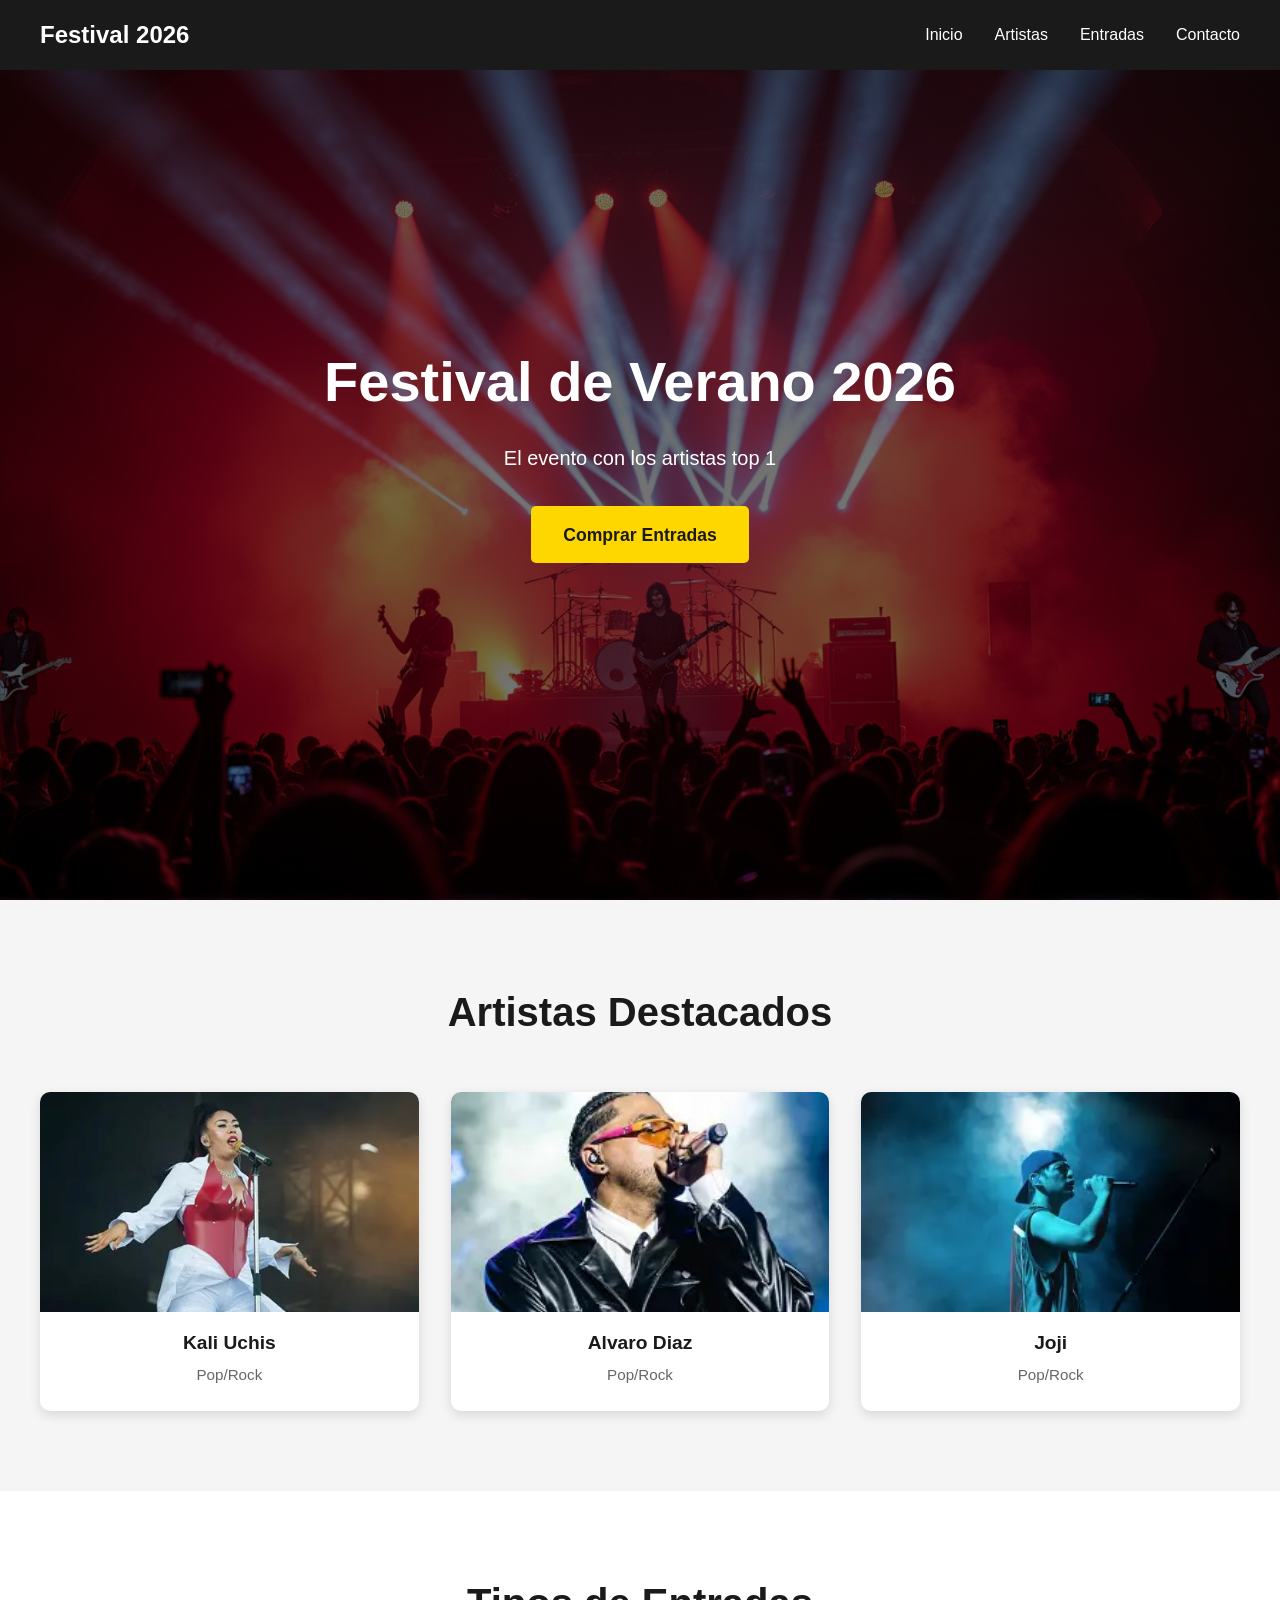
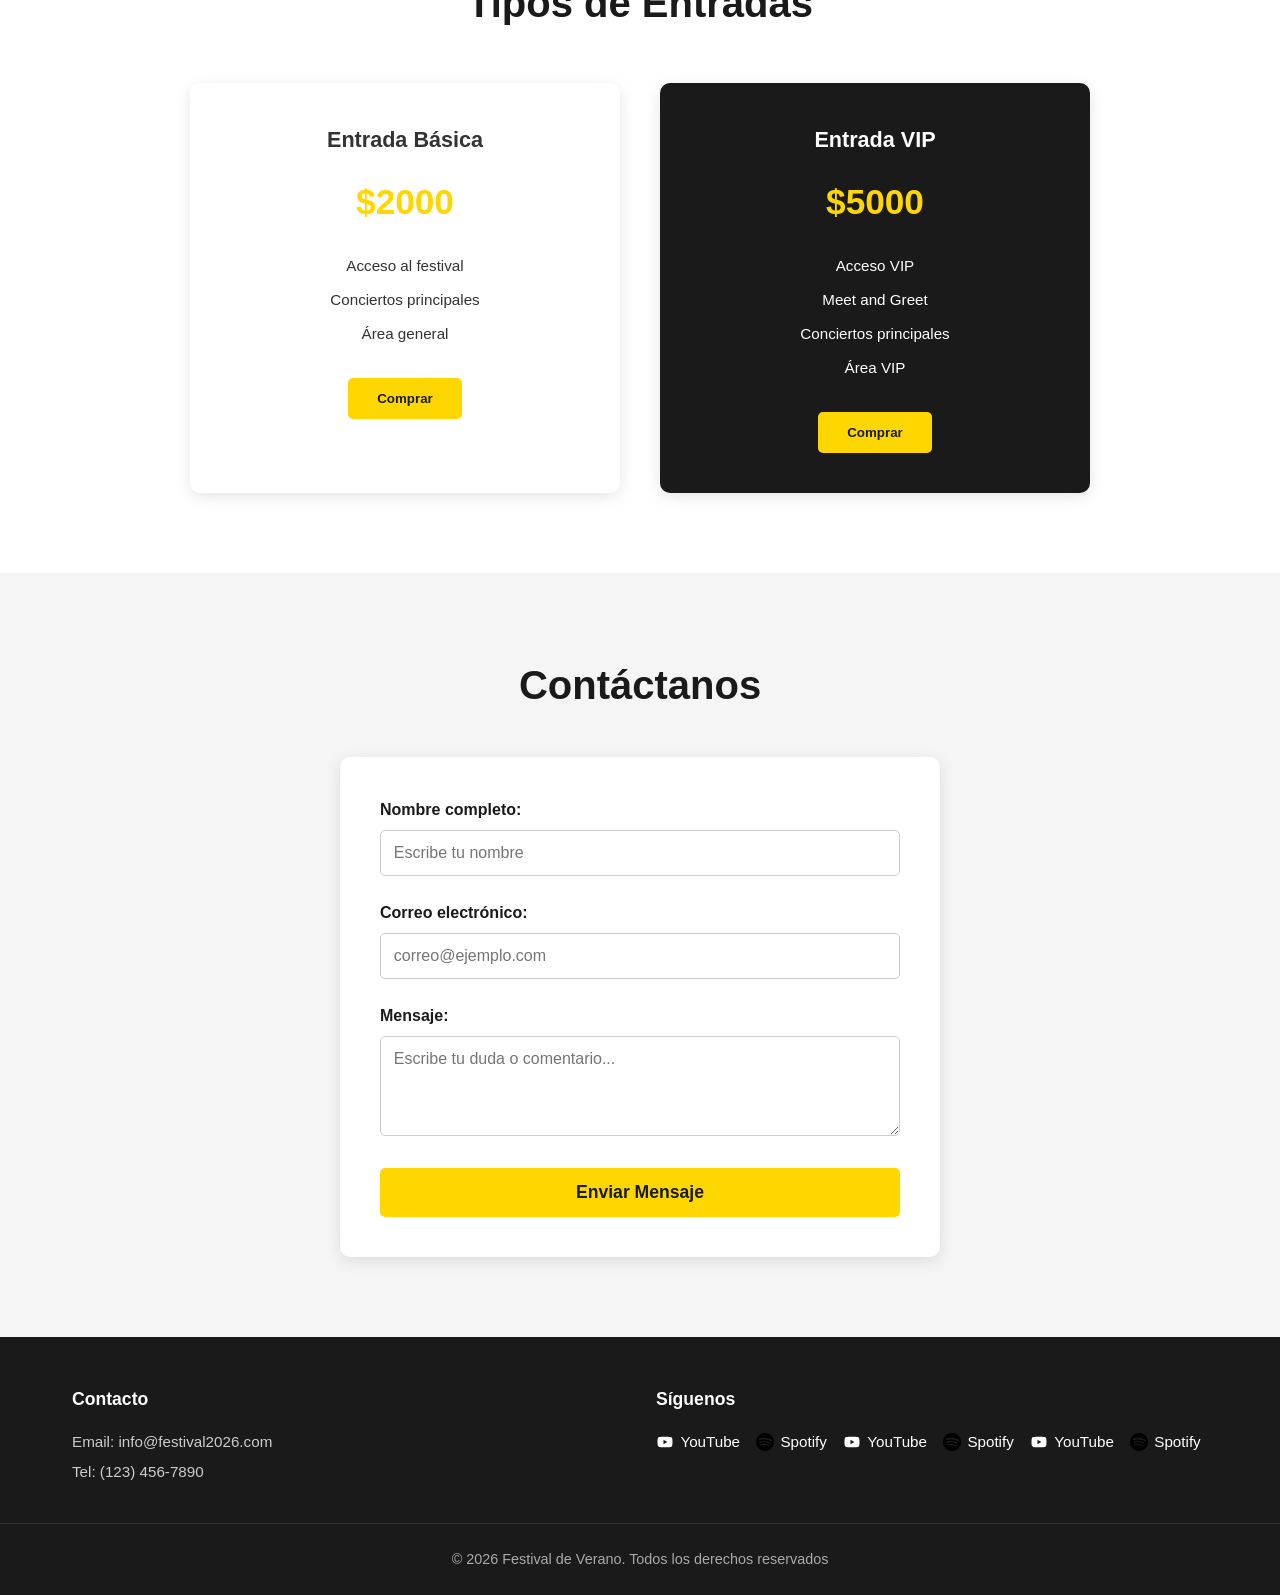
==== index.html @ 536e647b "Add files via upload" ====
<!DOCTYPE html>
<html lang="es">
<head>
    <meta charset="UTF-8">
    <meta name="viewport" content="width=device-width, initial-scale=1.0">
    <title>Proyecto_9_Ambrosio_Danna</title>
    <link rel="stylesheet" href="styles.css">
    <link rel="shortcut icon" href="./img/sonreir.png" type="image/x-icon">
</head>
<body>
    <header>
        <nav>
            <div class="logo">Festival 2026</div>
            <ul>
                <li><a href="#hero">Inicio</a></li>
                <li><a href="#artistas">Artistas</a></li>
                <li><a href="#entradas">Entradas</a></li>
                <li><a href="#formulario-contacto">Contacto</a></li>
            </ul>
        </nav>
    </header>

    <main>
        <section id="hero">
            <h1>Festival de Verano 2026</h1>
            <p>El evento con los artistas top 1</p>
            <a href="#entradas" class="cta-button">Comprar Entradas</a>
        </section>

        <section id="artistas">
            <h2>Artistas Destacados</h2>
            <div class="artistas-grid">
                <div class="artista-card">
                    <img src="img/kaliii.webp" alt="Kali Uchis">
                    <h3>Kali Uchis</h3>
                    <p>Pop/Rock</p>
                </div>
                <div class="artista-card">
                    <img src="img/artista2.webp" alt="Alvaro Diaz">
                    <h3>Alvaro Diaz</h3>
                    <p>Pop/Rock</p>
                </div>
                <div class="artista-card">
                    <img src="img/artista3.webp" alt="Joji">
                    <h3>Joji</h3>
                    <p>Pop/Rock</p>
                </div>
            </div>
        </section>

        <section id="entradas">
            <h2>Tipos de Entradas</h2>
            <div class="entrada-grid">
                <div class="entrada-card">
                    <h3>Entrada Básica</h3>
                    <p class="precio">$2000</p>
                    <ul>
                        <li>Acceso al festival</li>
                        <li>Conciertos principales</li>
                        <li>Área general</li>
                    </ul>
                    <button type="button">Comprar</button>
                </div>
                <div class="entrada-card destacada">
                    <h3>Entrada VIP</h3>
                    <p class="precio">$5000</p>
                    <ul>
                        <li>Acceso VIP</li>
                        <li>Meet and Greet</li>
                        <li>Conciertos principales</li>
                        <li>Área VIP</li>
                    </ul>
                    <button type="button">Comprar</button>
                </div>
            </div>
        </section>

        <section id="formulario-contacto">
            <h2>Contáctanos</h2>
            <form action="https://formspree.io/f/xoedyzre" method="POST" class="contact-form">
                <div class="form-group">
                    <label for="nombre">Nombre completo:</label>
                    <input type="text" id="nombre" name="nombre" placeholder="Escribe tu nombre" required>
                </div>

                <div class="form-group">
                    <label for="email">Correo electrónico:</label>
                    <input type="email" id="email" name="email" placeholder="correo@ejemplo.com" required>
                </div>

                <div class="form-group">
                    <label for="mensaje">Mensaje:</label>
                    <textarea id="mensaje" name="mensaje" rows="4" placeholder="Escribe tu duda o comentario..." required></textarea>
                </div>

                <button type="submit" class="cta-button">Enviar Mensaje</button>
            </form>
        </section>
    </main>

    <footer id="contacto">
        <div class="footer-content">
            <div class="footer-section">
                <h4>Contacto</h4>
                <p>Email: info@festival2026.com</p>
                <p>Tel: (123) 456-7890</p>
            </div>
            <div class="footer-section">
                <h4>Síguenos</h4>
                <div class="social-links">
                    <a href="https://www.youtube.com/channel/UCQTuAezPu6MOpcIJ1Tz9dNA" target="_blank" rel="noopener noreferrer" class="footer__icons">
                        <img src="./img/youtube.svg" class="footer__img" alt="YouTube">YouTube
                    </a>
                    <a href="https://open.spotify.com/intl-es/artist/6MaM9ZaORjgTKFTaHOTk9k" target="_blank" rel="noopener noreferrer" class="footer__icons">
                        <img src="./img/spotify.png" class="footer__img" alt="Spotify">Spotify
                    </a>
                    <a href="https://www.youtube.com/user/yoAlvaroDiaz?sub_confirmation=1" target="_blank" rel="noopener noreferrer" class="footer__icons">
                        <img src="./img/youtube.svg" class="footer__img" alt="YouTube">YouTube
                    </a>
                    <a href="https://open.spotify.com/intl-es/artist/5J7rXWjtn5HzUkJ4Jet8Fr" target="_blank" rel="noopener noreferrer" class="footer__icons">
                        <img src="./img/spotify.png" class="footer__img" alt="Spotify">Spotify
                    </a>
                    <a href="https://www.youtube.com/channel/UCFl7yKfcRcFmIUbKeCA-SJQ" target="_blank" rel="noopener noreferrer" class="footer__icons">
                        <img src="./img/youtube.svg" class="footer__img" alt="YouTube">YouTube
                    </a>
                    <a href="https://open.spotify.com/intl-es/artist/3MZsBdqDrRTJihTHQrO6Dq" target="_blank" rel="noopener noreferrer" class="footer__icons">
                        <img src="./img/spotify.png" class="footer__img" alt="Spotify">Spotify
                    </a>
                </div>
            </div>
        </div>
        <div class="footer-bottom">
            <p>&copy; 2026 Festival de Verano. Todos los derechos reservados</p>
        </div>
    </footer>
</body>
</html>
---- styles.css ----
* {
    margin: 0;
    padding: 0;
    box-sizing: border-box;
}

html {
    scroll-behavior: smooth;
}

body {
    font-family: 'Segoe UI', Tahoma, Geneva, Verdana, sans-serif;
    line-height: 1.6;
    color: #333;
    background-color: #ffffff;
}

header {
    background-color: #1a1a1a;
    padding: 1rem 2rem;
    position: fixed;
    width: 100%;
    top: 0;
    z-index: 1000;
}

nav {
    display: flex;
    justify-content: space-between;
    align-items: center;
    max-width: 1200px;
    margin: 0 auto;
}

.logo {
    color: #ffffff;
    font-size: 1.5rem;
    font-weight: bold;
}

nav ul {
    display: flex;
    list-style: none;
    gap: 2rem;
}

nav a {
    color: #ffffff;
    text-decoration: none;
    font-weight: 500;
    transition: color 0.3s ease;
}

nav a:hover {
    color: #ffd700;
}

#hero {
    height: 100vh;
    background: linear-gradient(rgba(0, 0, 0, 0.55), rgba(0, 0, 0, 0.55)), url('img/portadaa.png');
    background-size: cover;
    background-position: center;
    display: flex;
    flex-direction: column;
    justify-content: center;
    align-items: center;
    text-align: center;
    color: #ffffff;
    padding: 2rem;
}

#hero h1 {
    font-size: 3.5rem;
    margin-bottom: 1rem;
}

#hero p {
    font-size: 1.25rem;
    margin-bottom: 2rem;
}

.cta-button {
    display: inline-block;
    background-color: #ffd700;
    color: #1a1a1a;
    text-decoration: none;
    font-weight: bold;
    border: none;
    padding: 0.9rem 2rem;
    font-size: 1.1rem;
    border-radius: 5px;
    cursor: pointer;
    transition: transform 0.3s ease, background-color 0.3s ease;
}

.cta-button:hover {
    transform: scale(1.05);
}

/* Sección Artistas */
#artistas {
    padding: 5rem 2rem;
    background-color: #f5f5f5;
}

#artistas h2 {
    text-align: center;
    margin-bottom: 3rem;
    font-size: 2.5rem;
    color: #1a1a1a;
}

.artistas-grid {
    display: grid;
    grid-template-columns: repeat(auto-fit, minmax(280px, 1fr));
    gap: 2rem;
    max-width: 1200px;
    margin: 0 auto;
}

.artista-card {
    background-color: #ffffff;
    border-radius: 10px;
    overflow: hidden;
    box-shadow: 0 4px 12px rgba(0, 0, 0, 0.12);
    text-align: center;
    padding-bottom: 1.5rem;
    transition: transform 0.25s ease;
}

.artista-card:hover {
    transform: translateY(-5px);
}

.artista-card img {
    width: 100%;
    height: 220px;
    object-fit: cover;
    display: block;
    margin-bottom: 1rem;
}

.artista-card h3 {
    padding: 0 1rem;
    margin-bottom: 0.25rem;
    font-size: 1.2rem;
    color: #1a1a1a;
}

.artista-card p {
    color: #666666;
    font-size: 0.95rem;
}

/* Sección Entradas */
#entradas {
    padding: 5rem 2rem;
    background-color: #ffffff;
}

#entradas h2 {
    text-align: center;
    margin-bottom: 3rem;
    font-size: 2.5rem;
    color: #1a1a1a;
}

.entrada-grid {
    display: grid;
    grid-template-columns: repeat(auto-fit, minmax(300px, 1fr));
    gap: 2.5rem;
    max-width: 900px;
    margin: 0 auto;
}

.entrada-card {
    background-color: #ffffff;
    border-radius: 10px;
    padding: 2.5rem 2rem;
    text-align: center;
    box-shadow: 0 4px 15px rgba(0, 0, 0, 0.1);
    transition: transform 0.25s ease;
}

.entrada-card.destacada {
    background-color: #1a1a1a;
    color: #ffffff;
}

.entrada-card:hover {
    transform: translateY(-5px);
}

.entrada-card h3 {
    font-size: 1.35rem;
    margin-bottom: 1rem;
}

.precio {
    font-size: 2.2rem;
    font-weight: bold;
    color: #ffd700;
    margin-bottom: 1.5rem;
}

.entrada-card ul {
    list-style: none;
    margin-bottom: 2rem;
}

.entrada-card li {
    margin-bottom: 0.6rem;
    font-size: 0.95rem;
}

.entrada-card button {
    background-color: #ffd700;
    color: #1a1a1a;
    font-weight: bold;
    border: none;
    padding: 0.8rem 1.8rem;
    border-radius: 5px;
    cursor: pointer;
    transition: transform 0.25s ease;
}

.entrada-card button:hover {
    transform: scale(1.05);
}

/* Sección Formulario de Contacto */
#formulario-contacto {
    padding: 5rem 2rem;
    background-color: #f5f5f5;
}

#formulario-contacto h2 {
    text-align: center;
    margin-bottom: 2.5rem;
    font-size: 2.5rem;
    color: #1a1a1a;
}

.contact-form {
    max-width: 600px;
    margin: 0 auto;
    background-color: #ffffff;
    padding: 2.5rem;
    border-radius: 10px;
    box-shadow: 0 4px 15px rgba(0, 0, 0, 0.1);
}

.form-group {
    margin-bottom: 1.5rem;
    text-align: left;
}

.form-group label {
    display: block;
    margin-bottom: 0.5rem;
    font-weight: 600;
    color: #1a1a1a;
}

.form-group input,
.form-group textarea {
    width: 100%;
    padding: 0.8rem;
    border: 1px solid #cccccc;
    border-radius: 5px;
    font-family: inherit;
    font-size: 1rem;
}

.form-group input:focus,
.form-group textarea:focus {
    outline: none;
    border-color: #ffd700;
}

.contact-form button {
    width: 100%;
}

/* Footer */
footer {
    background-color: #1a1a1a;
    color: #ffffff;
}

.footer-content {
    display: grid;
    grid-template-columns: repeat(auto-fit, minmax(260px, 1fr));
    gap: 2rem;
    max-width: 1200px;
    margin: 0 auto;
    padding: 3rem 2rem 2rem;
}

.footer-section h4 {
    margin-bottom: 1rem;
    font-size: 1.1rem;
    color: #ffffff;
}

.footer-section p {
    color: #cccccc;
    font-size: 0.95rem;
    margin-bottom: 0.4rem;
}

.social-links {
    display: flex;
    flex-wrap: wrap;
    gap: 1rem;
}

.footer__icons {
    display: inline-flex;
    align-items: center;
    gap: 0.4rem;
    color: #ffffff;
    text-decoration: none;
    font-size: 0.95rem;
    transition: color 0.3s ease;
}

.footer__icons:hover {
    color: #ffd700;
}

.footer__img {
    width: 18px;
    height: 18px;
    object-fit: contain;
}

.footer-bottom {
    text-align: center;
    padding: 1.5rem 2rem;
    border-top: 1px solid rgba(255, 255, 255, 0.1);
    color: #aaaaaa;
    font-size: 0.9rem;
}

@media (max-width: 430px) {
    header {
        position: static;
    }
    nav {
        flex-direction: column;
        gap: 1rem;
    }
    nav ul {
        flex-direction: column;
        text-align: center;
    }
}
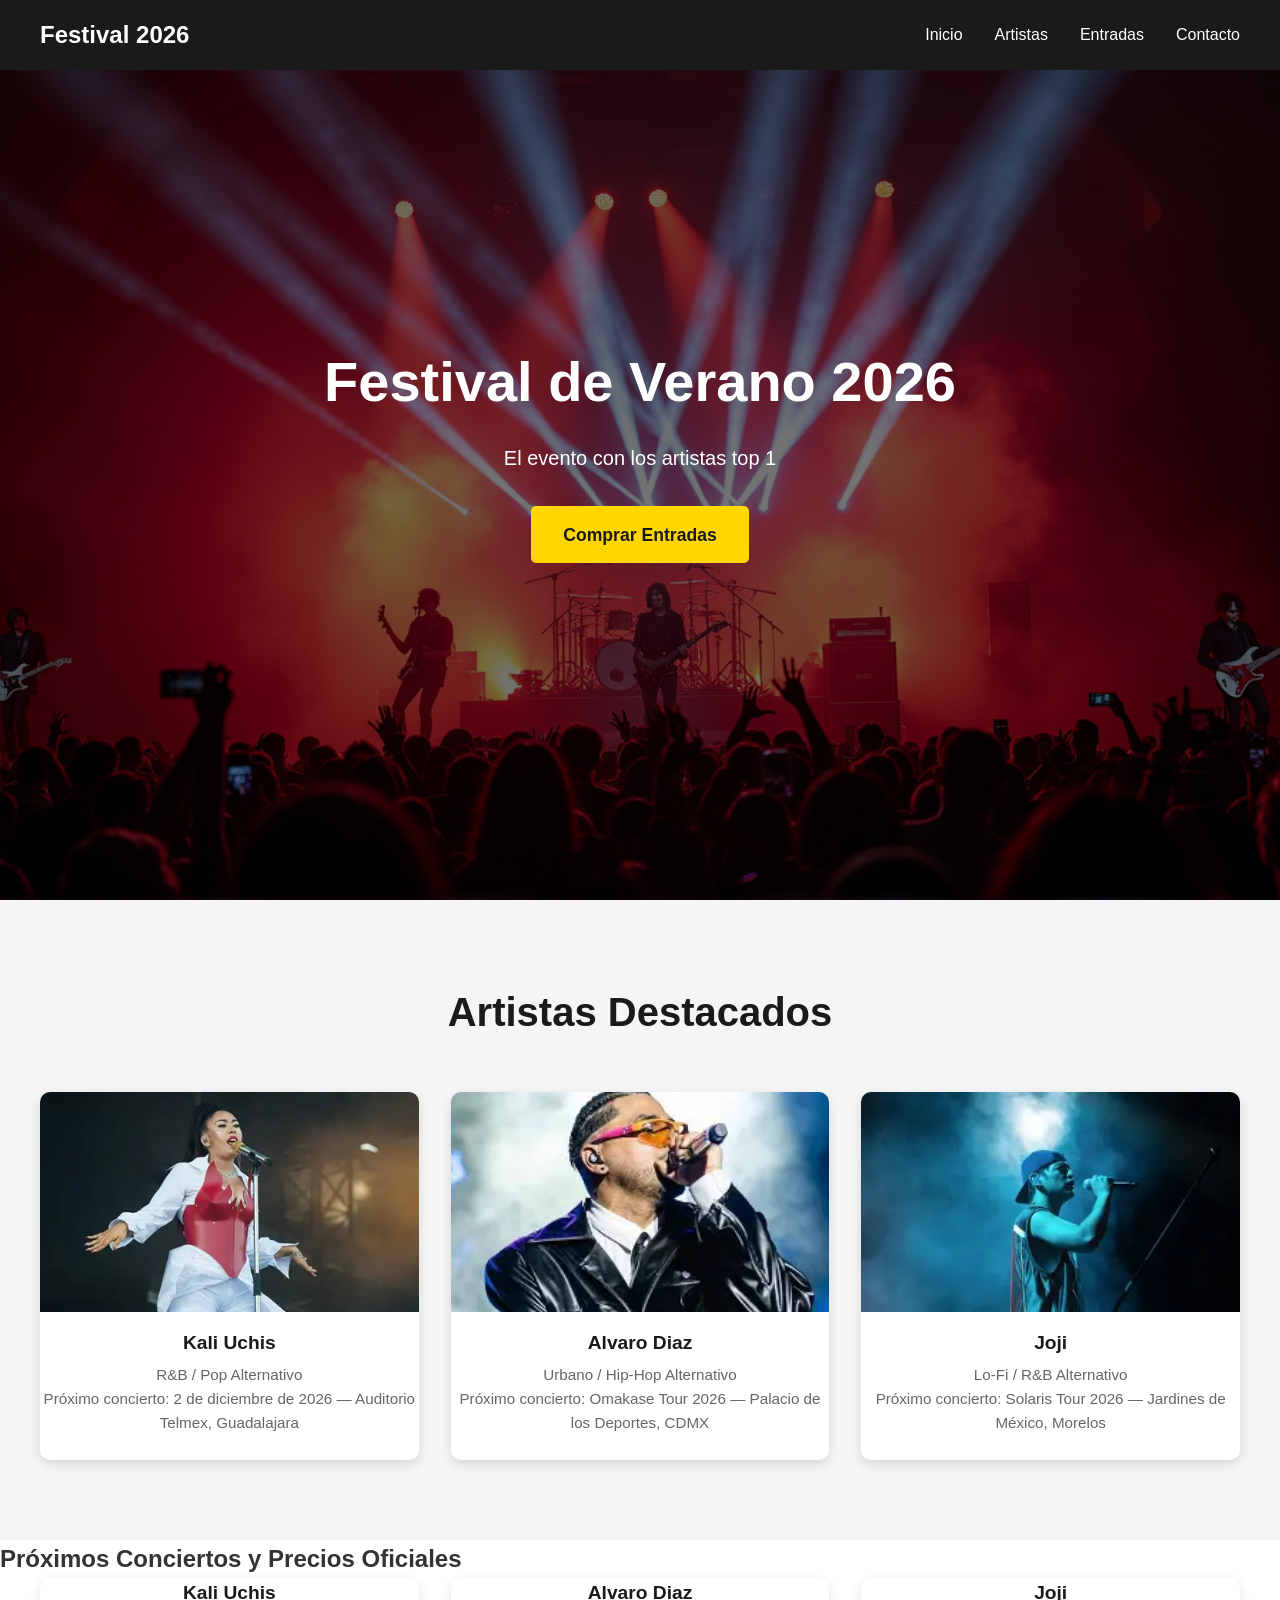
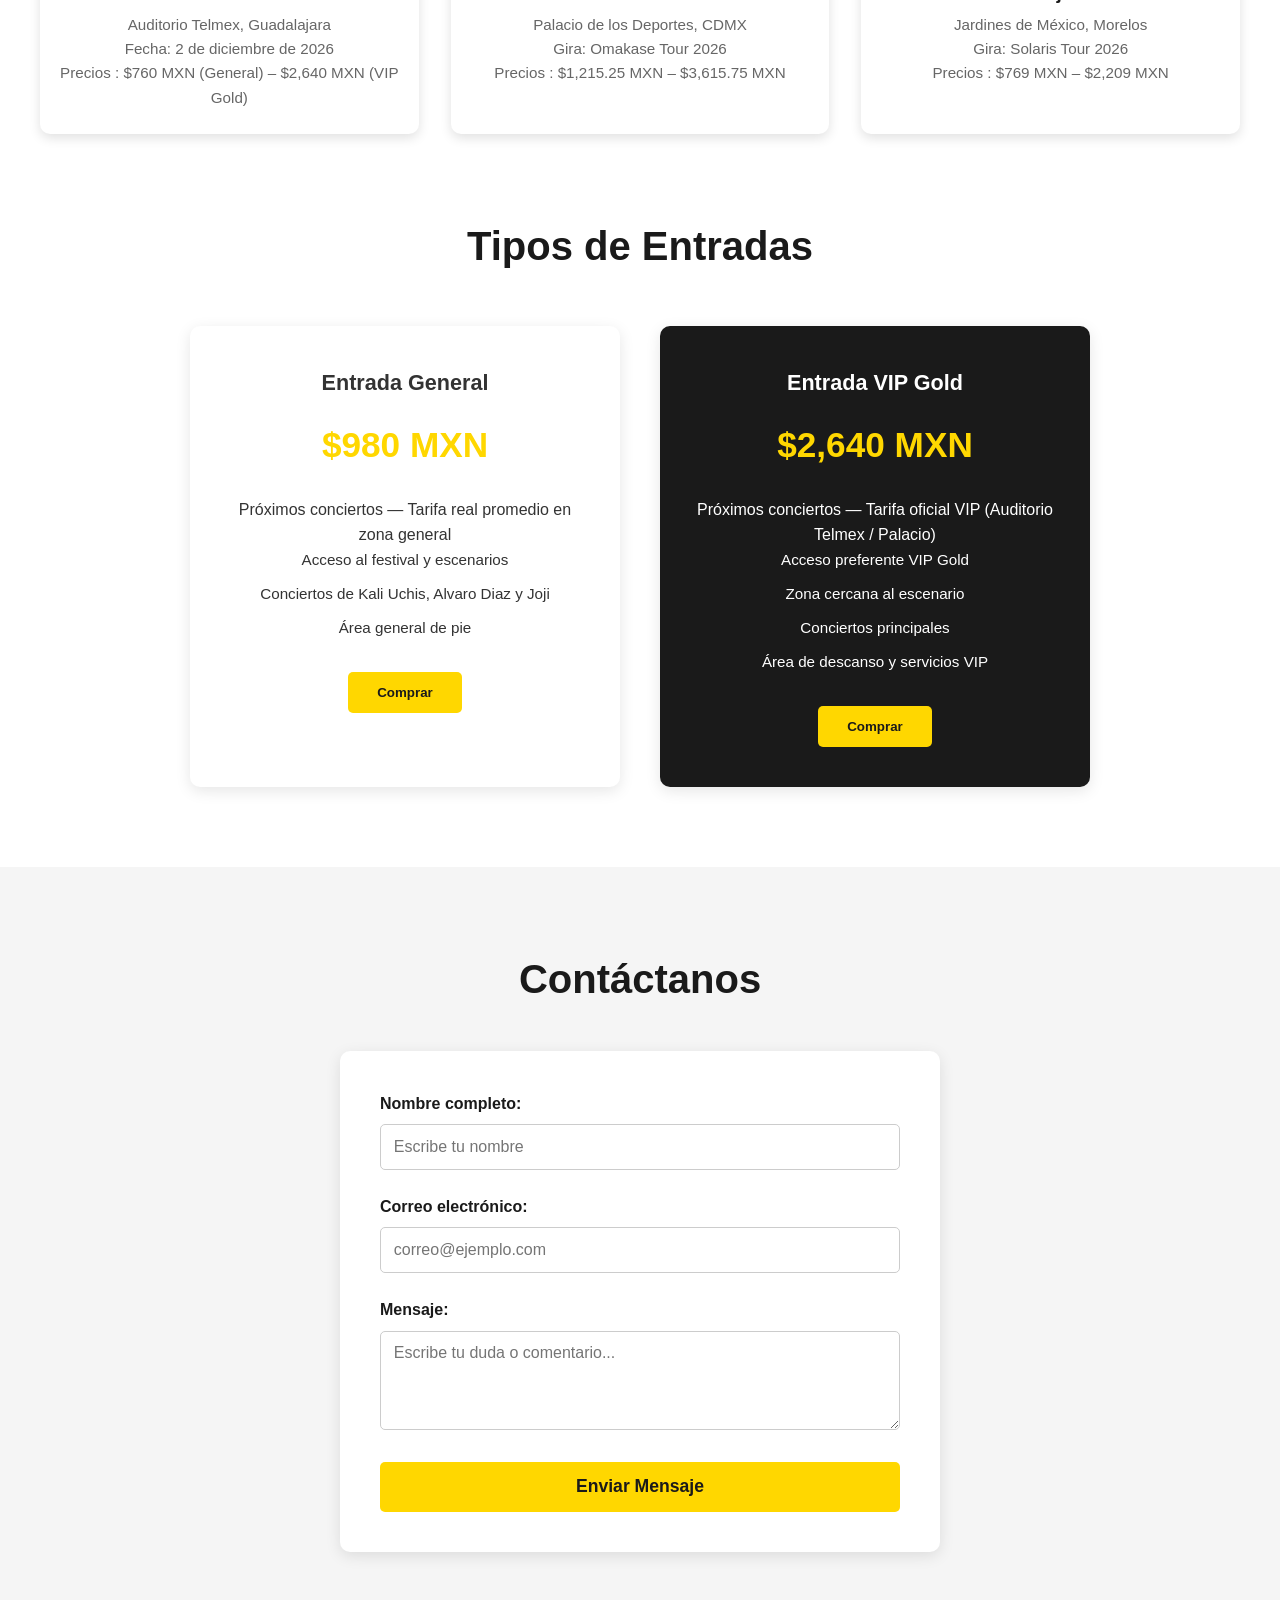
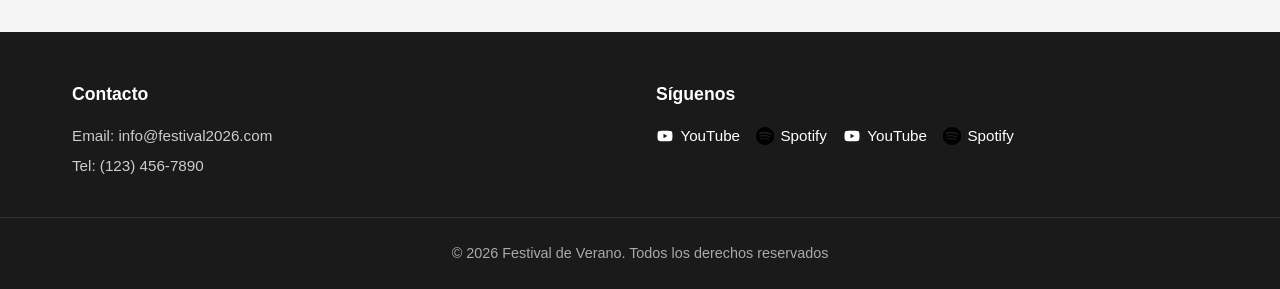
==== commit e3c741c3: "Update index.html" ====
--- a/index.html
+++ b/index.html
@@ -33,17 +33,44 @@
                 <div class="artista-card">
                     <img src="img/kaliii.webp" alt="Kali Uchis">
                     <h3>Kali Uchis</h3>
-                    <p>Pop/Rock</p>
+                    <p>R&B / Pop Alternativo</p>
+                    <p class="concierto-info">Próximo concierto: 2 de diciembre de 2026 — Auditorio Telmex, Guadalajara</p>
                 </div>
                 <div class="artista-card">
                     <img src="img/artista2.webp" alt="Alvaro Diaz">
                     <h3>Alvaro Diaz</h3>
-                    <p>Pop/Rock</p>
+                    <p>Urbano / Hip-Hop Alternativo</p>
+                    <p class="concierto-info">Próximo concierto: Omakase Tour 2026 — Palacio de los Deportes, CDMX</p>
                 </div>
                 <div class="artista-card">
                     <img src="img/artista3.webp" alt="Joji">
                     <h3>Joji</h3>
-                    <p>Pop/Rock</p>
+                    <p>Lo-Fi / R&B Alternativo</p>
+                    <p class="concierto-info">Próximo concierto: Solaris Tour 2026 — Jardines de México, Morelos</p>
+                </div>
+            </div>
+        </section>
+
+        <section id="proximos-conciertos">
+            <h2>Próximos Conciertos y Precios Oficiales</h2>
+            <div class="artistas-grid">
+                <div class="artista-card">
+                    <h3>Kali Uchis</h3>
+                    <p>Auditorio Telmex, Guadalajara</p>
+                    <p class="concierto-info">Fecha: 2 de diciembre de 2026</p>
+                    <p class="concierto-info">Precios : $760 MXN (General) – $2,640 MXN (VIP Gold)</p>
+                </div>
+                <div class="artista-card">
+                    <h3>Alvaro Diaz</h3>
+                    <p>Palacio de los Deportes, CDMX</p>
+                    <p class="concierto-info">Gira: Omakase Tour 2026</p>
+                    <p class="concierto-info">Precios : $1,215.25 MXN – $3,615.75 MXN</p>
+                </div>
+                <div class="artista-card">
+                    <h3>Joji</h3>
+                    <p>Jardines de México, Morelos</p>
+                    <p class="concierto-info">Gira: Solaris Tour 2026</p>
+                    <p class="concierto-info">Precios : $769 MXN – $2,209 MXN</p>
                 </div>
             </div>
         </section>
@@ -52,23 +79,25 @@
             <h2>Tipos de Entradas</h2>
             <div class="entrada-grid">
                 <div class="entrada-card">
-                    <h3>Entrada Básica</h3>
-                    <p class="precio">$2000</p>
+                    <h3>Entrada General</h3>
+                    <p class="precio">$980 MXN</p>
+                    <p class="referencia-precio">Próximos conciertos — Tarifa real promedio en zona general</p>
                     <ul>
-                        <li>Acceso al festival</li>
-                        <li>Conciertos principales</li>
-                        <li>Área general</li>
+                        <li>Acceso al festival y escenarios</li>
+                        <li>Conciertos de Kali Uchis, Alvaro Diaz y Joji</li>
+                        <li>Área general de pie</li>
                     </ul>
                     <button type="button">Comprar</button>
                 </div>
                 <div class="entrada-card destacada">
-                    <h3>Entrada VIP</h3>
-                    <p class="precio">$5000</p>
+                    <h3>Entrada VIP Gold</h3>
+                    <p class="precio">$2,640 MXN</p>
+                    <p class="referencia-precio">Próximos conciertos — Tarifa oficial VIP (Auditorio Telmex / Palacio)</p>
                     <ul>
-                        <li>Acceso VIP</li>
-                        <li>Meet and Greet</li>
+                        <li>Acceso preferente VIP Gold</li>
+                        <li>Zona cercana al escenario</li>
                         <li>Conciertos principales</li>
-                        <li>Área VIP</li>
+                        <li>Área de descanso y servicios VIP</li>
                     </ul>
                     <button type="button">Comprar</button>
                 </div>
@@ -77,7 +106,8 @@
 
         <section id="formulario-contacto">
             <h2>Contáctanos</h2>
-            <form action="https://formspree.io/f/xoedyzre" method="POST" class="contact-form">
+            <!-- REEMPLAZA "TU_ID_DE_FORMSPREE" POR EL ENLACE QUE TE DA TU CUENTA -->
+            <form action="https://formspree.io/f/TU_ID_DE_FORMSPREE" method="POST" class="contact-form">
                 <div class="form-group">
                     <label for="nombre">Nombre completo:</label>
                     <input type="text" id="nombre" name="nombre" placeholder="Escribe tu nombre" required>
@@ -120,13 +150,7 @@
                     <a href="https://open.spotify.com/intl-es/artist/5J7rXWjtn5HzUkJ4Jet8Fr" target="_blank" rel="noopener noreferrer" class="footer__icons">
                         <img src="./img/spotify.png" class="footer__img" alt="Spotify">Spotify
                     </a>
-                    <a href="https://www.youtube.com/channel/UCFl7yKfcRcFmIUbKeCA-SJQ" target="_blank" rel="noopener noreferrer" class="footer__icons">
-                        <img src="./img/youtube.svg" class="footer__img" alt="YouTube">YouTube
-                    </a>
-                    <a href="https://open.spotify.com/intl-es/artist/3MZsBdqDrRTJihTHQrO6Dq" target="_blank" rel="noopener noreferrer" class="footer__icons">
-                        <img src="./img/spotify.png" class="footer__img" alt="Spotify">Spotify
-                    </a>
-                </div>
+                    </div>
             </div>
         </div>
         <div class="footer-bottom">
@@ -134,4 +158,4 @@
         </div>
     </footer>
 </body>
-</html>+</html>
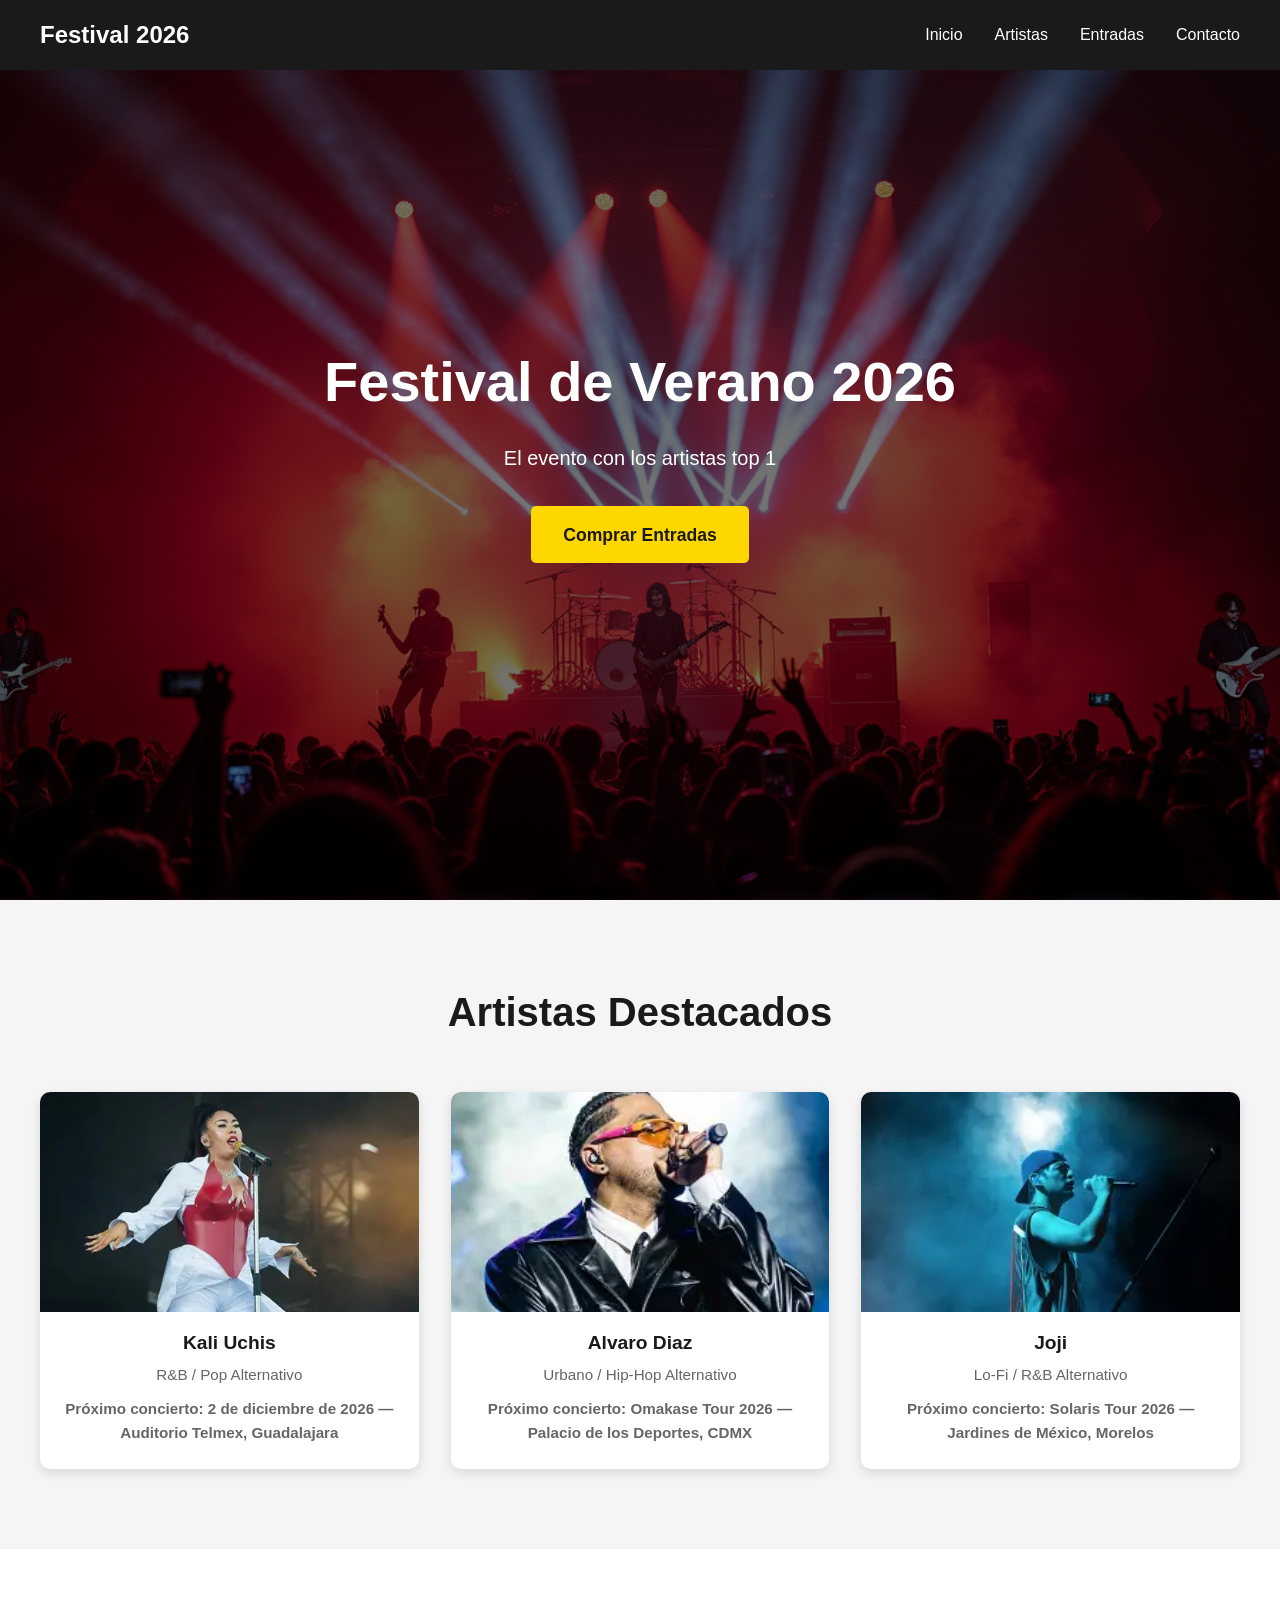
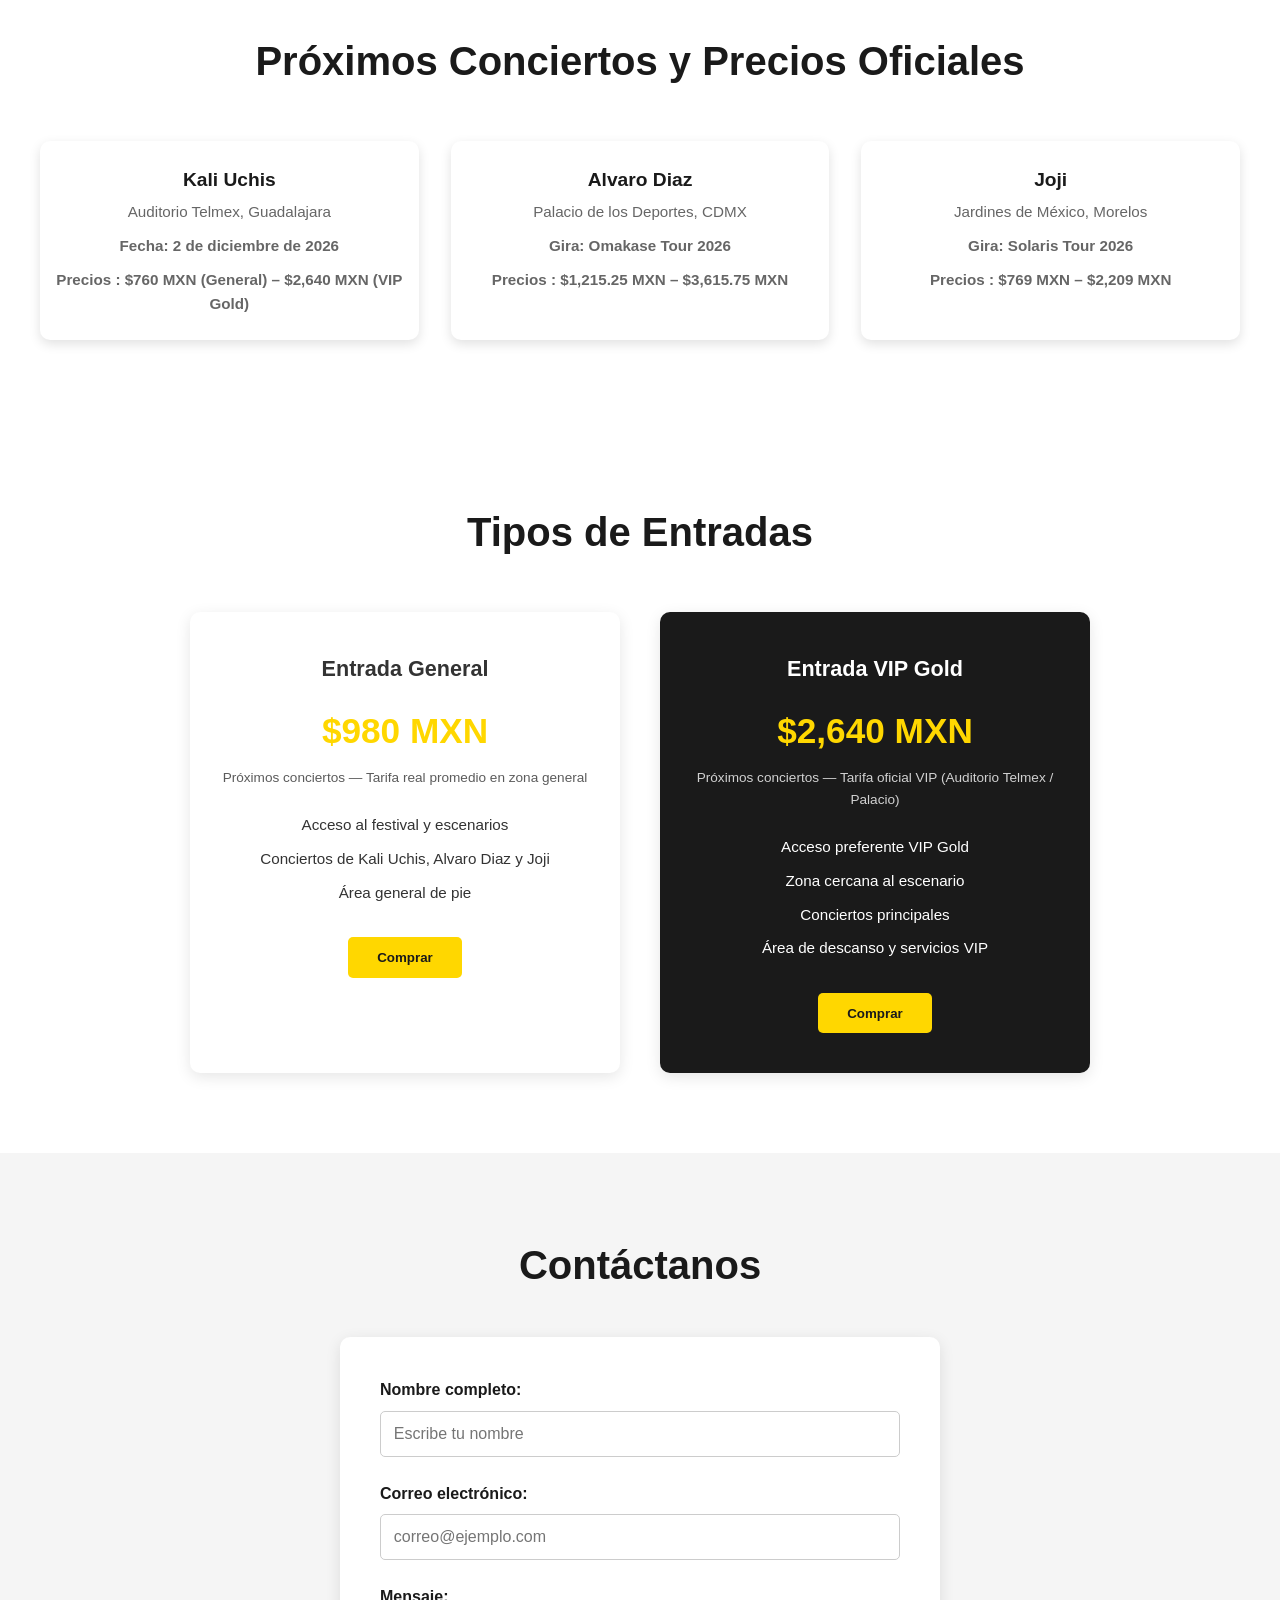
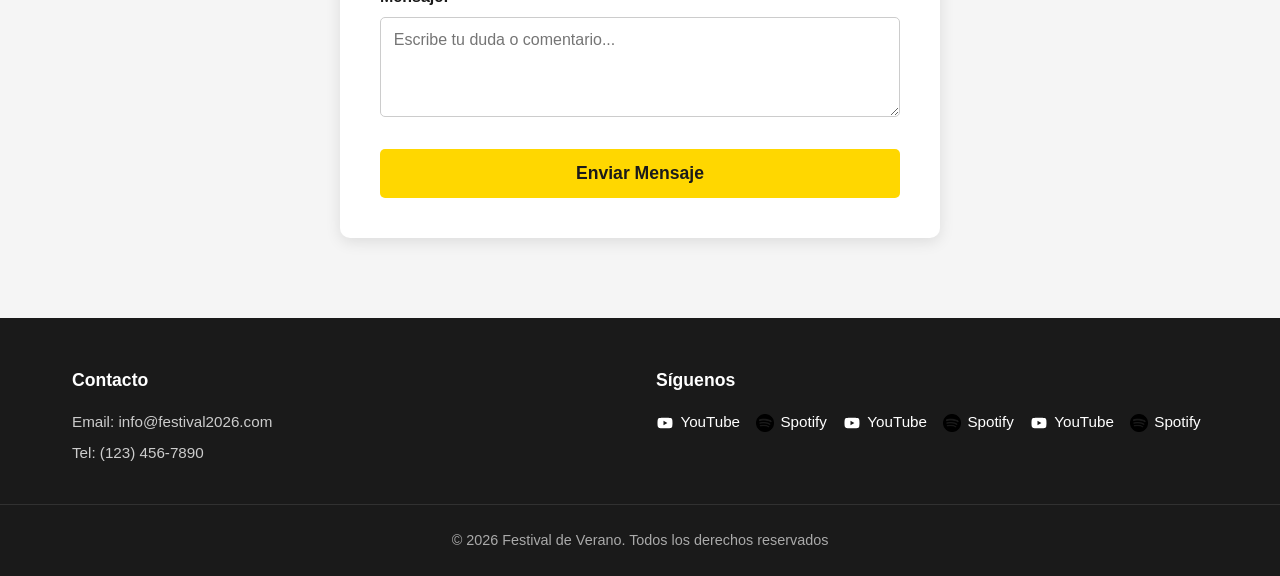
==== commit 94194189: "Update index.html" ====
--- a/index.html
+++ b/index.html
@@ -150,6 +150,12 @@
                     <a href="https://open.spotify.com/intl-es/artist/5J7rXWjtn5HzUkJ4Jet8Fr" target="_blank" rel="noopener noreferrer" class="footer__icons">
                         <img src="./img/spotify.png" class="footer__img" alt="Spotify">Spotify
                     </a>
+                     <a href="https://www.youtube.com/joji" target="_blank" rel="noopener noreferrer" class="footer__icons">
+                        <img src="./img/youtube.svg" class="footer__img" alt="YouTube">YouTube
+                    </a>
+                    <a href="https://open.spotify.com/intl-es/artist/3MZsBdqDrRTJihTHQrO6Dq" target="_blank" rel="noopener noreferrer" class="footer__icons">
+                        <img src="./img/spotify.png" class="footer__img" alt="Spotify">Spotify
+                    </a>
                     </div>
             </div>
         </div>
--- a/styles.css
+++ b/styles.css
@@ -355,4 +355,33 @@
         flex-direction: column;
         text-align: center;
     }
-}+}
+.concierto-info {
+    margin-top: 0.6rem;
+    padding: 0 1rem;
+    font-size: 0.85rem;
+    font-weight: 600;
+    color: #1a1a1a;
+}
+
+.referencia-precio {
+    font-size: 0.85rem;
+    opacity: 0.8;
+    margin-top: -1rem;
+    margin-bottom: 1.5rem;
+}
+#proximos-conciertos {
+    padding: 5rem 2rem;
+    background-color: #ffffff;
+}
+
+#proximos-conciertos h2 {
+    text-align: center;
+    margin-bottom: 3rem;
+    font-size: 2.5rem;
+    color: #1a1a1a;
+}
+
+#proximos-conciertos .artista-card {
+    padding-top: 1.5rem;
+}
